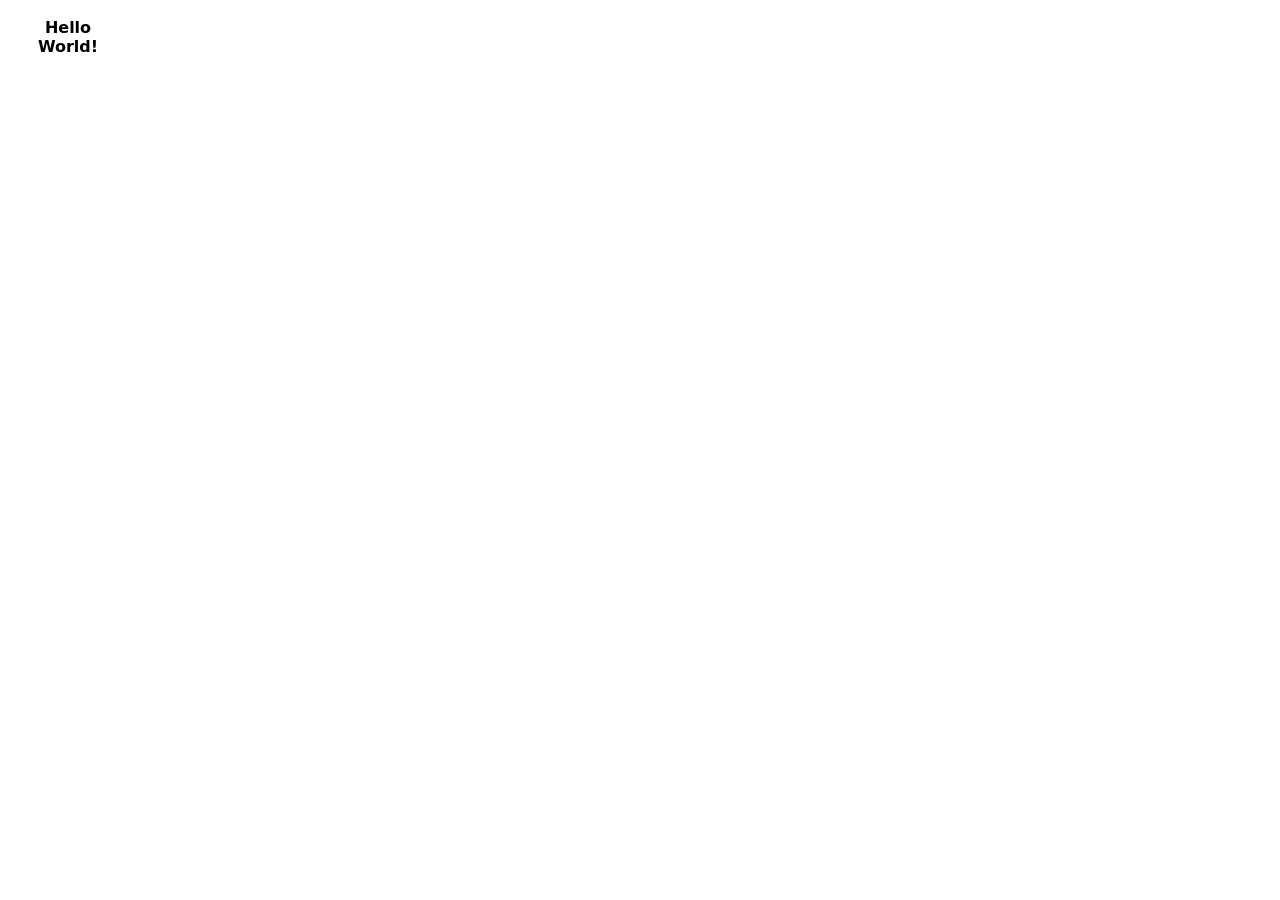
==== applepencilonsafari Extension/Resources/popup.html @ 25970620 "Initial Commit" ====
<!DOCTYPE html>
<html>
<head>
    <meta charset="UTF-8">
    <link rel="stylesheet" href="popup.css">
    <script type="module" src="popup.js"></script>
</head>
<body>
    <strong>Hello World!</strong>
</body>
</html>
---- applepencilonsafari Extension/Resources/popup.css ----
:root {
    color-scheme: light dark;
}

body {
    width: 100px;
    padding: 10px;

    font-family: system-ui;
    text-align: center;
}

@media (prefers-color-scheme: dark) {
    /* Dark Mode styles go here. */
}
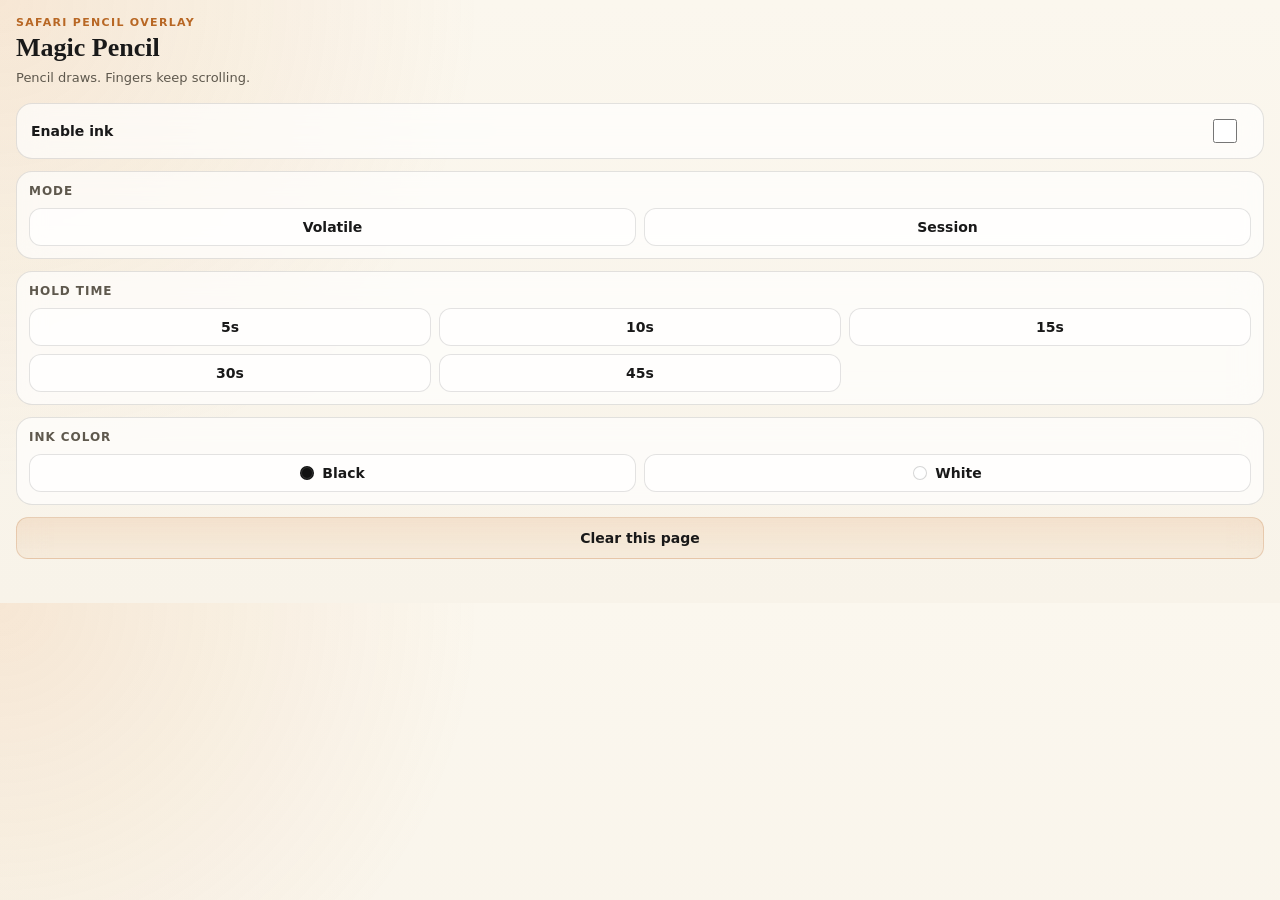
==== commit e7da978b: "Prepare Magic Pencil for App Store release" ====
--- a/applepencilonsafari Extension/Resources/popup.html
+++ b/applepencilonsafari Extension/Resources/popup.html
@@ -1,11 +1,57 @@
 <!DOCTYPE html>
-<html>
+<html lang="en">
 <head>
     <meta charset="UTF-8">
+    <meta name="viewport" content="width=device-width, initial-scale=1">
     <link rel="stylesheet" href="popup.css">
     <script type="module" src="popup.js"></script>
 </head>
 <body>
-    <strong>Hello World!</strong>
+    <main class="popup">
+        <p class="eyebrow">Safari pencil overlay</p>
+        <h1>Magic Pencil</h1>
+        <p class="summary">Pencil draws. Fingers keep scrolling.</p>
+
+        <label class="toggle-row" for="enabled-toggle">
+            <span>Enable ink</span>
+            <input id="enabled-toggle" type="checkbox">
+        </label>
+
+        <section class="panel">
+            <p class="panel-title">Mode</p>
+            <div class="mode-grid" role="group" aria-label="Ink mode">
+                <button class="mode-button" data-persistence="volatile" type="button">Volatile</button>
+                <button class="mode-button" data-persistence="session" type="button">Session</button>
+            </div>
+        </section>
+
+        <section class="panel" id="ttl-panel">
+            <p class="panel-title">Hold time</p>
+            <div class="ttl-grid" role="group" aria-label="Fade timing">
+                <button class="ttl-button" data-ttl-ms="5000" type="button">5s</button>
+                <button class="ttl-button" data-ttl-ms="10000" type="button">10s</button>
+                <button class="ttl-button" data-ttl-ms="15000" type="button">15s</button>
+                <button class="ttl-button" data-ttl-ms="30000" type="button">30s</button>
+                <button class="ttl-button" data-ttl-ms="45000" type="button">45s</button>
+            </div>
+        </section>
+
+        <section class="panel">
+            <p class="panel-title">Ink color</p>
+            <div class="color-grid" role="group" aria-label="Ink color">
+                <button class="color-button" data-color="#111111" type="button">
+                    <span class="color-dot color-dot-black"></span>
+                    <span>Black</span>
+                </button>
+                <button class="color-button" data-color="#ffffff" type="button">
+                    <span class="color-dot color-dot-white"></span>
+                    <span>White</span>
+                </button>
+            </div>
+        </section>
+
+        <button class="clear-button" id="clear-button" type="button">Clear this page</button>
+        <p class="status" id="status-message" aria-live="polite"></p>
+    </main>
 </body>
 </html>
--- a/applepencilonsafari Extension/Resources/popup.css
+++ b/applepencilonsafari Extension/Resources/popup.css
@@ -1,15 +1,197 @@
 :root {
-    color-scheme: light dark;
+    color-scheme: light;
+    --paper: #f8f3e9;
+    --ink: #191919;
+    --ink-soft: #5e584d;
+    --line: rgba(25, 25, 25, 0.12);
+    --accent: #d9853b;
+    --accent-strong: #b86724;
+    --surface: rgba(255, 255, 255, 0.66);
+}
+
+* {
+    box-sizing: border-box;
 }
 
 body {
-    width: 100px;
-    padding: 10px;
-
-    font-family: system-ui;
-    text-align: center;
+    margin: 0;
+    min-width: 280px;
+    background:
+        radial-gradient(circle at top left, rgba(217, 133, 59, 0.14), transparent 34%),
+        linear-gradient(180deg, #fbf7ee 0%, var(--paper) 100%);
+    color: var(--ink);
+    font-family: "Iowan Old Style", "Palatino Linotype", ui-serif, serif;
 }
 
-@media (prefers-color-scheme: dark) {
-    /* Dark Mode styles go here. */
+.popup {
+    padding: 16px;
 }
+
+.eyebrow {
+    margin: 0 0 6px;
+    color: var(--accent-strong);
+    font-family: "SF Pro Text", ui-rounded, system-ui, sans-serif;
+    font-size: 11px;
+    font-weight: 700;
+    letter-spacing: 0.12em;
+    text-transform: uppercase;
+}
+
+h1 {
+    margin: 0;
+    font-size: 26px;
+    line-height: 1;
+    font-weight: 700;
+}
+
+.summary {
+    margin: 8px 0 16px;
+    color: var(--ink-soft);
+    font-family: "SF Pro Text", ui-rounded, system-ui, sans-serif;
+    font-size: 13px;
+    line-height: 1.4;
+}
+
+.toggle-row,
+.panel,
+.clear-button {
+    border: 1px solid var(--line);
+    background: var(--surface);
+    backdrop-filter: blur(14px);
+}
+
+.toggle-row {
+    display: flex;
+    align-items: center;
+    justify-content: space-between;
+    gap: 12px;
+    padding: 12px 14px;
+    border-radius: 16px;
+    font-family: "SF Pro Text", ui-rounded, system-ui, sans-serif;
+    font-size: 14px;
+    font-weight: 600;
+}
+
+input[type="checkbox"] {
+    width: 42px;
+    height: 24px;
+    accent-color: var(--accent-strong);
+}
+
+.panel {
+    margin-top: 12px;
+    padding: 12px;
+    border-radius: 16px;
+}
+
+.panel-title {
+    margin: 0 0 10px;
+    color: var(--ink-soft);
+    font-family: "SF Pro Text", ui-rounded, system-ui, sans-serif;
+    font-size: 12px;
+    font-weight: 700;
+    letter-spacing: 0.08em;
+    text-transform: uppercase;
+}
+
+.ttl-grid {
+    display: grid;
+    grid-template-columns: repeat(3, minmax(0, 1fr));
+    gap: 8px;
+}
+
+.mode-grid,
+.color-grid {
+    display: grid;
+    grid-template-columns: repeat(2, minmax(0, 1fr));
+    gap: 8px;
+}
+
+.mode-button,
+.ttl-button,
+.color-button,
+.clear-button {
+    appearance: none;
+    border-radius: 12px;
+    font-family: "SF Pro Text", ui-rounded, system-ui, sans-serif;
+    font-size: 14px;
+    font-weight: 700;
+    transition: transform 140ms ease, background-color 140ms ease, border-color 140ms ease;
+}
+
+.mode-button,
+.ttl-button {
+    padding: 10px 0;
+    border: 1px solid var(--line);
+    background: rgba(255, 255, 255, 0.7);
+    color: var(--ink);
+}
+
+.mode-button.is-selected,
+.ttl-button.is-selected,
+.color-button.is-selected {
+    border-color: rgba(184, 103, 36, 0.5);
+    background: rgba(217, 133, 59, 0.16);
+    color: var(--accent-strong);
+}
+
+.color-button {
+    display: inline-flex;
+    align-items: center;
+    justify-content: center;
+    gap: 8px;
+    padding: 10px 12px;
+    border: 1px solid var(--line);
+    background: rgba(255, 255, 255, 0.7);
+    color: var(--ink);
+}
+
+.color-dot {
+    width: 14px;
+    height: 14px;
+    border-radius: 999px;
+    border: 1px solid rgba(25, 25, 25, 0.18);
+    box-shadow: inset 0 0 0 1px rgba(255, 255, 255, 0.12);
+}
+
+.color-dot-black {
+    background: #111111;
+}
+
+.color-dot-white {
+    background: #ffffff;
+}
+
+.panel.is-disabled {
+    opacity: 0.52;
+}
+
+.panel.is-disabled .ttl-button {
+    pointer-events: none;
+}
+
+.clear-button {
+    width: 100%;
+    margin-top: 12px;
+    padding: 12px 14px;
+    border: 1px solid rgba(184, 103, 36, 0.22);
+    background: linear-gradient(180deg, rgba(217, 133, 59, 0.16), rgba(217, 133, 59, 0.08));
+    color: var(--ink);
+    cursor: pointer;
+}
+
+.mode-button:active,
+.ttl-button:active,
+.color-button:active,
+.clear-button:active {
+    transform: scale(0.98);
+}
+
+.status {
+    min-height: 18px;
+    margin: 10px 2px 0;
+    color: var(--ink-soft);
+    font-family: "SF Pro Text", ui-rounded, system-ui, sans-serif;
+    font-size: 12px;
+    line-height: 1.4;
+}
